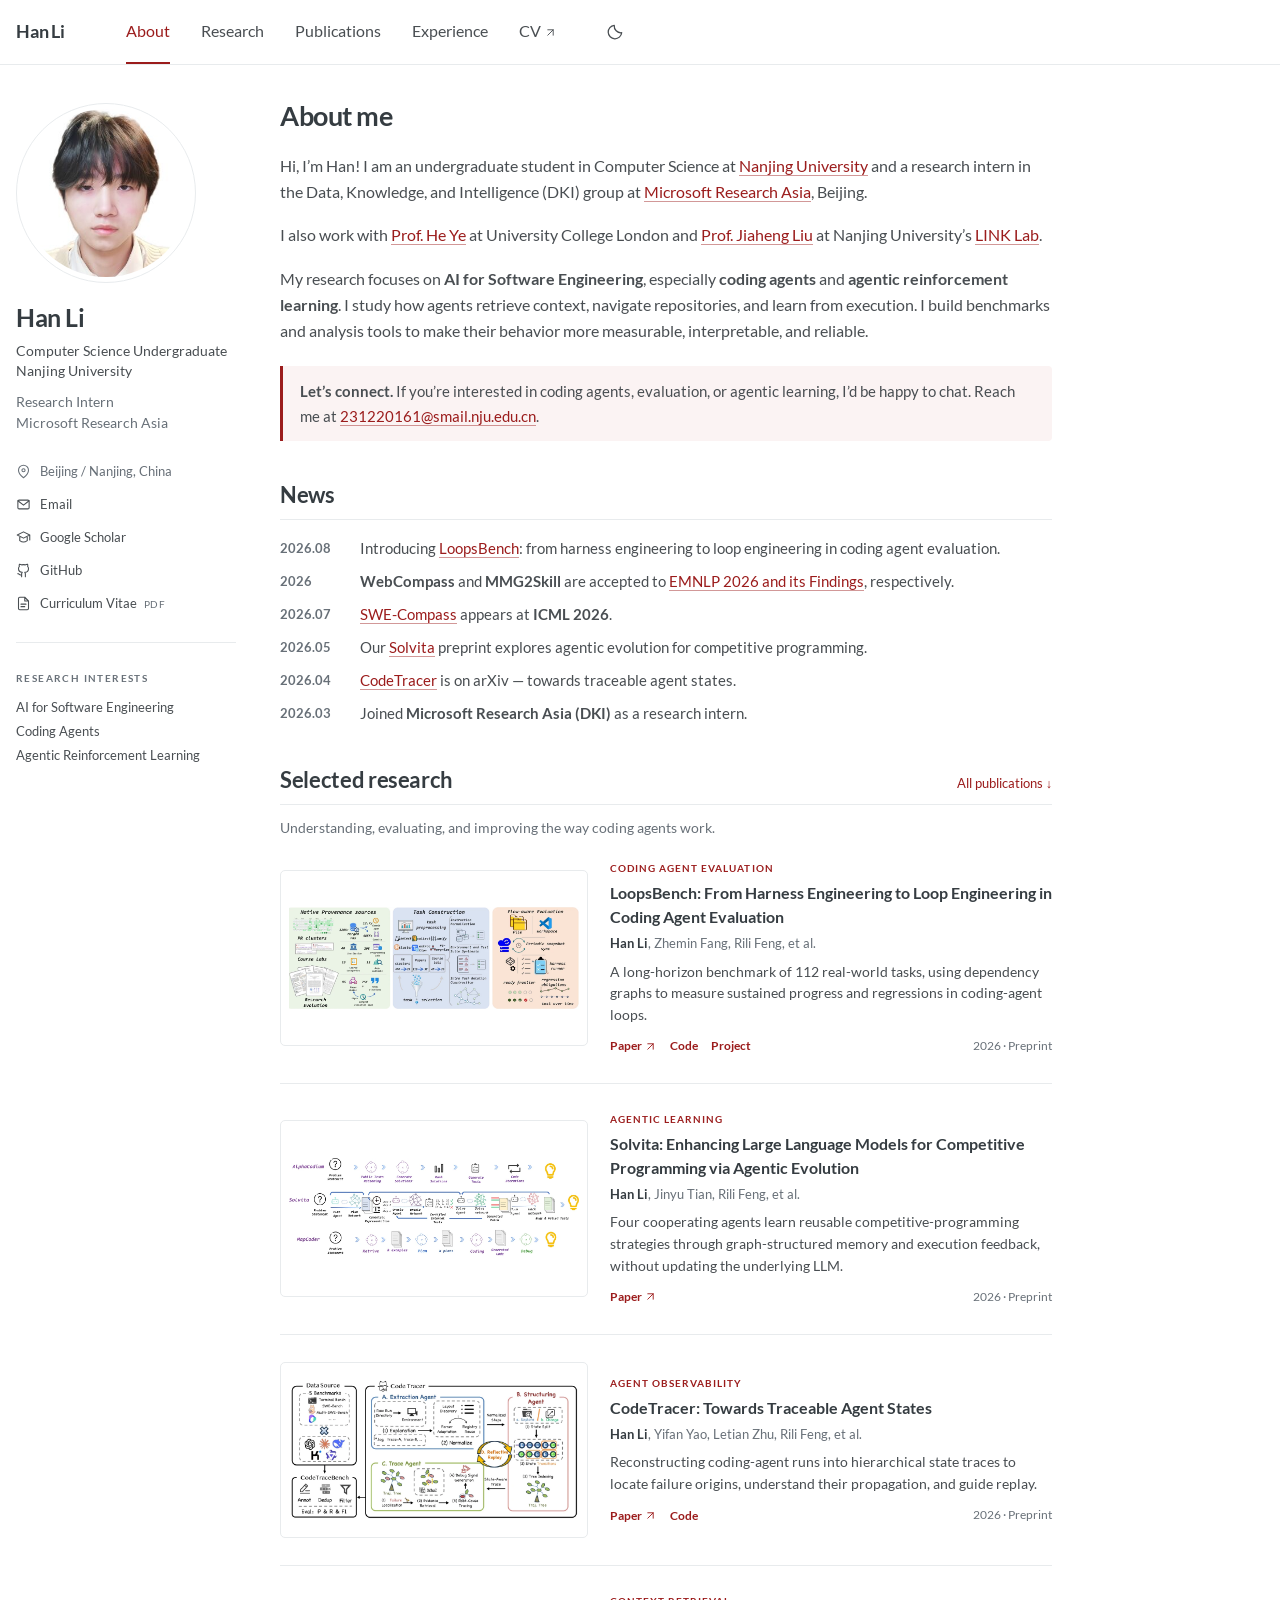
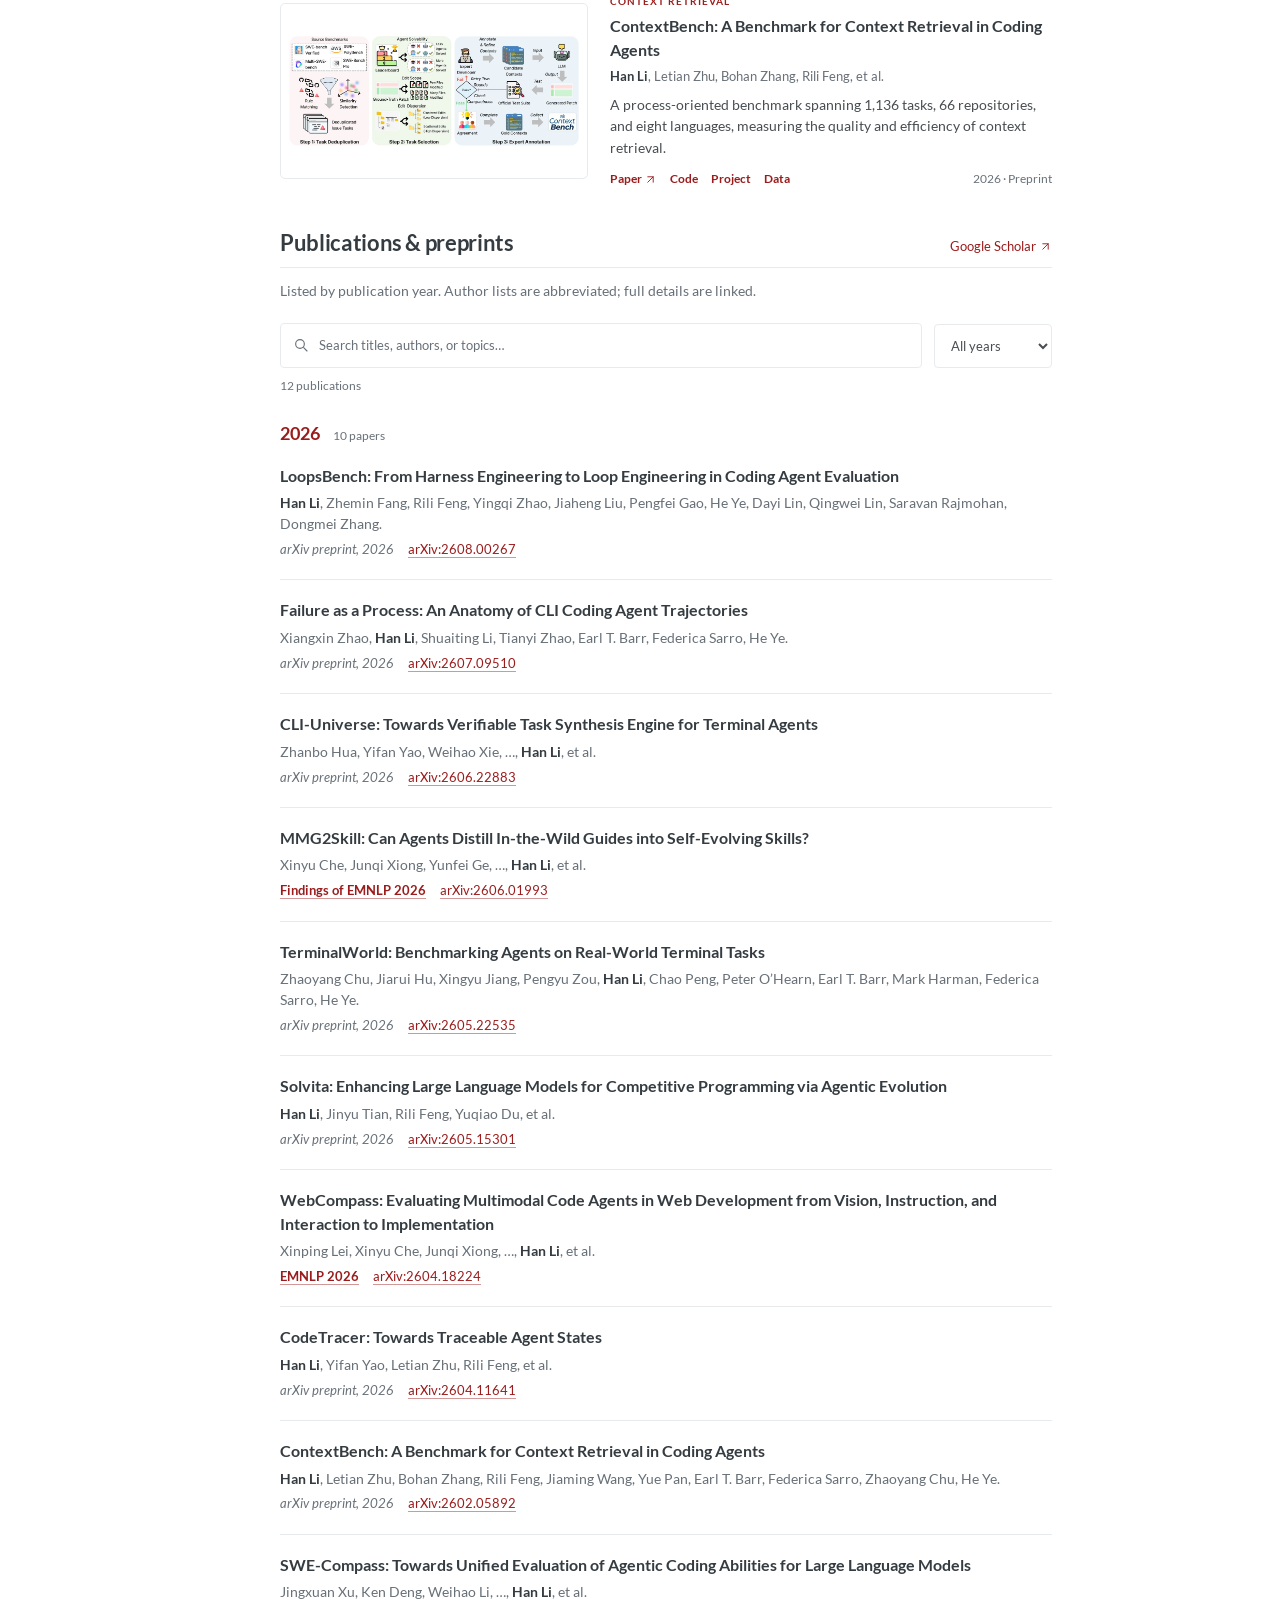
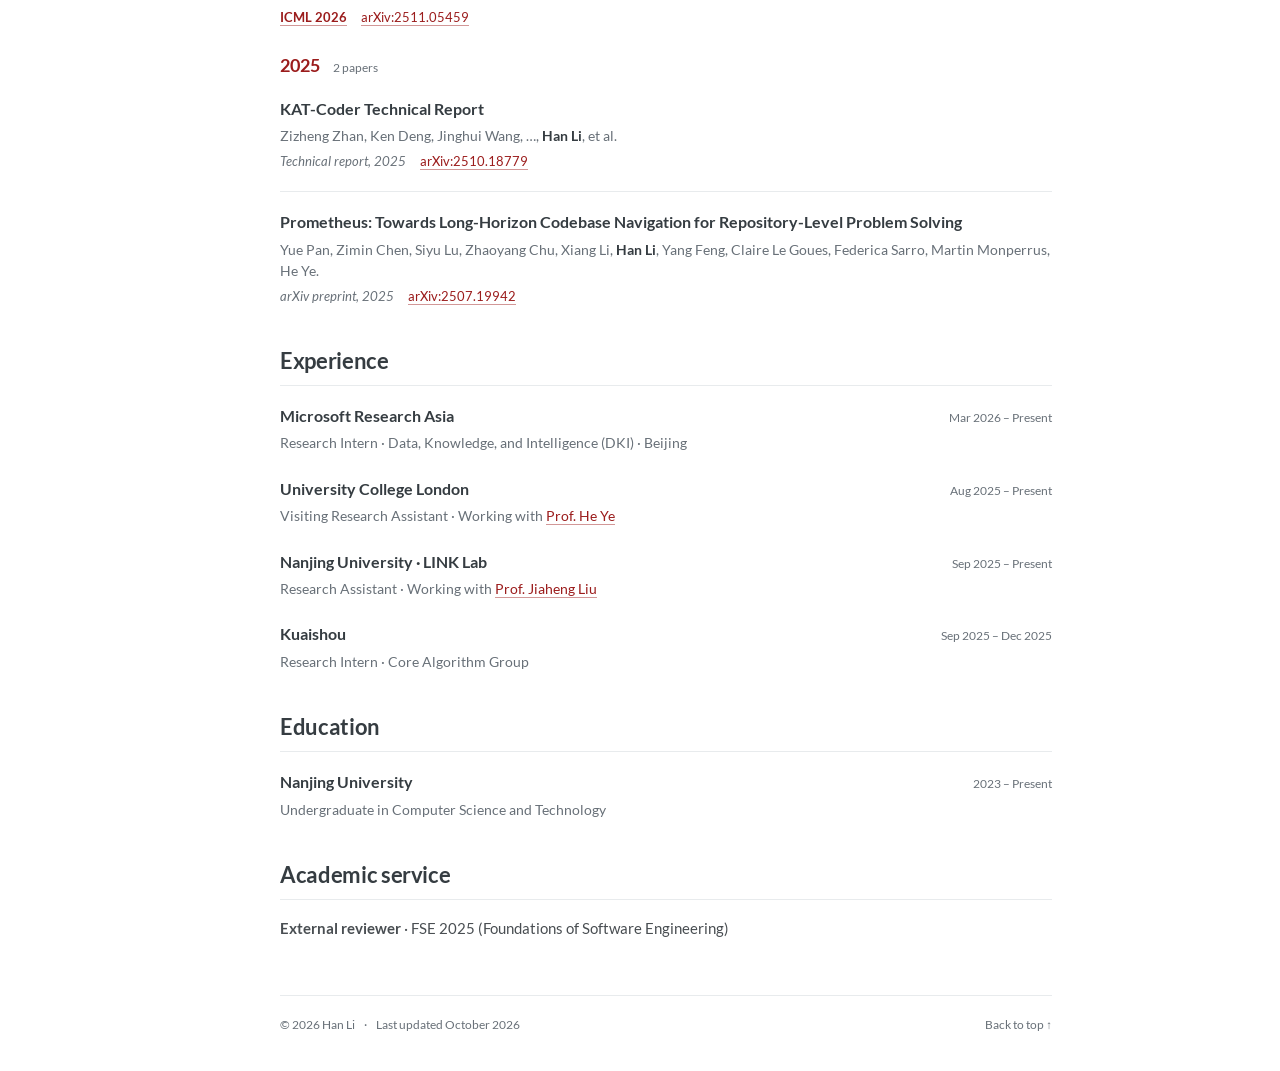
==== index.html @ 6cdfd5fe "Publish academic homepage" ====
<!doctype html>
<html lang="en" data-theme="light">
  <head>
    <meta charset="utf-8">
    <meta name="viewport" content="width=device-width, initial-scale=1">
    <meta name="color-scheme" content="light dark">
    <meta name="theme-color" content="#ffffff">
    <title>Han Li | AI for Software Engineering</title>
    <meta name="description" content="Han Li is a computer science undergraduate at Nanjing University and a research intern at Microsoft Research Asia, working on coding agents, agentic learning, and evaluation.">
    <link rel="canonical" href="https://han-li-research.github.io/">
    <link rel="icon" type="image/svg+xml" href="./images/favicon.svg">
    <link rel="preload" href="./fonts/lato-regular.woff2" as="font" type="font/woff2" crossorigin>
    <link rel="stylesheet" href="./styles.css">
    <meta property="og:type" content="profile">
    <meta property="og:title" content="Han Li | AI for Software Engineering">
    <meta property="og:description" content="Coding agents · Agentic learning · Benchmarks &amp; evaluation. Research, publications, and experience.">
    <meta property="og:url" content="https://han-li-research.github.io/">
    <meta property="og:image" content="https://han-li-research.github.io/images/avatar.jpg">
    <meta property="og:image:alt" content="Portrait of Han Li">
    <meta property="og:site_name" content="Han Li">
    <meta name="twitter:card" content="summary">
    <script>
      try {
        if (localStorage.getItem('han-li-theme') === 'dark') document.documentElement.dataset.theme = 'dark';
      } catch (_) { /* Storage is optional. */ }
    </script>
    <script type="application/ld+json">
      {
        "@context": "https://schema.org",
        "@type": "Person",
        "name": "Han Li",
        "url": "https://han-li-research.github.io/",
        "image": "https://han-li-research.github.io/images/avatar.jpg",
        "email": "mailto:231220161@smail.nju.edu.cn",
        "affiliation": [
          { "@type": "Organization", "name": "Nanjing University" },
          { "@type": "Organization", "name": "Microsoft Research Asia" },
          { "@type": "Organization", "name": "University College London" }
        ],
        "knowsAbout": ["AI for Software Engineering", "Coding Agents", "Agentic Reinforcement Learning"],
        "sameAs": ["https://scholar.google.com/citations?user=qbDL1kwAAAAJ&hl=en", "https://github.com/schwerli"]
      }
    </script>
    <script src="./script.js" defer></script>
  </head>
  <body id="top">
    <a class="skip-link" href="#main">Skip to content</a>
    <svg class="icon-definitions" xmlns="http://www.w3.org/2000/svg" aria-hidden="true">
      <defs><symbol id="icon-mail" viewBox="0 0 24 24"><rect x="3" y="5" width="18" height="14" rx="2"/><path d="m3 6 9 7 9-7"/></symbol>
        <symbol id="icon-location" viewBox="0 0 24 24"><path d="M20 10c0 6-8 12-8 12S4 16 4 10a8 8 0 1 1 16 0Z"/><circle cx="12" cy="10" r="2.5"/></symbol>
        <symbol id="icon-scholar" viewBox="0 0 24 24"><path d="m2 8 10-5 10 5-10 5L2 8Zm4 3v6c4 3 8 3 12 0v-6m4-3v8"/></symbol>
        <symbol id="icon-github" viewBox="0 0 24 24"><path d="M9 19c-4 1-4-2-6-2m12 5v-4a3.5 3.5 0 0 0-1-3c3-.3 6-1.5 6-6a5 5 0 0 0-1.4-3.5A4.5 4.5 0 0 0 18.5 2S17.3 1.6 15 3a12 12 0 0 0-6 0C6.7 1.6 5.5 2 5.5 2a4.5 4.5 0 0 0-.1 3.5A5 5 0 0 0 4 9c0 4.5 3 5.7 6 6a3.5 3.5 0 0 0-1 3v4"/></symbol>
        <symbol id="icon-file" viewBox="0 0 24 24"><path d="M14 2H6a2 2 0 0 0-2 2v16a2 2 0 0 0 2 2h12a2 2 0 0 0 2-2V8l-6-6Zm0 0v6h6M8 13h8m-8 4h6"/></symbol>
        <symbol id="icon-arrow" viewBox="0 0 24 24"><path d="M7 17 17 7M7 7h10v10"/></symbol>
        <symbol id="icon-search" viewBox="0 0 24 24"><circle cx="10.5" cy="10.5" r="6.5"/><path d="m16 16 5 5"/></symbol>
        <symbol id="icon-moon" viewBox="0 0 24 24"><path d="M20.9 13a9 9 0 0 1-9.9-9.9A9 9 0 1 0 20.9 13Z"/></symbol>
        <symbol id="icon-sun" viewBox="0 0 24 24"><circle cx="12" cy="12" r="4"/><path d="M12 2v2m0 16v2M2 12h2m16 0h2M5 5l1.5 1.5m11 11L19 19M5 19l1.5-1.5m11-11L19 5"/></symbol></defs>
    </svg>

    <header class="masthead">
      <div class="shell masthead-inner">
        <a class="site-name" href="#top">Han Li</a>
        <nav class="site-nav" id="site-nav" aria-label="Main navigation">
          <a href="#about" aria-current="location">About</a>
          <a href="#research">Research</a>
          <a href="#publications">Publications</a>
          <a href="#experience">Experience</a>
          <a href="https://schwerli.github.io/cv.pdf" target="_blank" rel="noopener noreferrer">CV <svg class="icon external-icon" aria-hidden="true"><use href="#icon-arrow"/></svg><span class="visually-hidden"> (PDF, opens in a new tab)</span></a>
        </nav>
        <div class="header-actions">
          <button class="theme-toggle icon-button" type="button" aria-label="Switch to dark theme" aria-pressed="false" hidden><svg class="icon moon-icon" aria-hidden="true"><use href="#icon-moon"/></svg><svg class="icon sun-icon" aria-hidden="true"><use href="#icon-sun"/></svg></button>
          <button class="menu-toggle icon-button" type="button" aria-label="Open navigation" aria-expanded="false" aria-controls="site-nav" hidden><span class="menu-lines" aria-hidden="true"></span></button>
        </div>
      </div>
    </header>

    <div class="shell page-layout">
      <aside class="profile" aria-label="About Han Li">
        <div class="profile-intro">
          <img class="avatar" src="./images/avatar.jpg" width="180" height="180" alt="Han Li" fetchpriority="high">
          <div class="profile-heading">
            <h1>Han Li</h1>
            <p class="profile-role">Computer Science Undergraduate<br>Nanjing University</p>
            <p class="profile-role profile-intern">Research Intern<br>Microsoft Research Asia</p>
          </div>
        </div>
        <ul class="profile-links">
          <li class="profile-location"><svg class="icon " aria-hidden="true"><use href="#icon-location"/></svg><span>Beijing / Nanjing, China</span></li>
          <li><a href="mailto:231220161@smail.nju.edu.cn"><svg class="icon " aria-hidden="true"><use href="#icon-mail"/></svg><span>Email<span class="visually-hidden"> Han Li at 231220161@smail.nju.edu.cn</span></span></a></li>
          <li><a href="https://scholar.google.com/citations?user=qbDL1kwAAAAJ&amp;hl=en" target="_blank" rel="noopener noreferrer" aria-label="Google Scholar"><svg class="icon " aria-hidden="true"><use href="#icon-scholar"/></svg><span class="contact-label-full">Google Scholar</span><span class="contact-label-short">Scholar</span></a></li>
          <li><a href="https://github.com/schwerli" target="_blank" rel="noopener noreferrer"><svg class="icon " aria-hidden="true"><use href="#icon-github"/></svg><span>GitHub</span></a></li>
          <li><a href="https://schwerli.github.io/cv.pdf" target="_blank" rel="noopener noreferrer" aria-label="CV: Curriculum Vitae (PDF, opens in a new tab)"><svg class="icon " aria-hidden="true"><use href="#icon-file"/></svg><span class="contact-label-full">Curriculum Vitae <span class="file-label">PDF</span></span><span class="contact-label-short">CV</span></a></li>
        </ul>
        <div class="profile-focus"><span class="eyebrow">Research interests</span><p>AI for Software Engineering<br>Coding Agents<br>Agentic Reinforcement Learning</p></div>
      </aside>

      <main id="main" tabindex="-1">
        <section id="about" aria-labelledby="about-title">
          <h2 class="about-title" id="about-title">About me</h2>
          <p>Hi, I’m Han! I am an undergraduate student in Computer Science at <a href="https://www.nju.edu.cn/en/" target="_blank" rel="noopener noreferrer">Nanjing University</a> and a research intern in the Data, Knowledge, and Intelligence (DKI) group at <a href="https://www.microsoft.com/en-us/research/lab/microsoft-research-asia/" target="_blank" rel="noopener noreferrer">Microsoft Research Asia</a>, Beijing.</p>
          <p>I also work with <a href="https://heye.me/" target="_blank" rel="noopener noreferrer">Prof. He Ye</a> at University College London and <a href="https://liujiaheng.github.io/" target="_blank" rel="noopener noreferrer">Prof. Jiaheng Liu</a> at Nanjing University’s <a href="https://www.nju-link.com/en/" target="_blank" rel="noopener noreferrer">LINK Lab</a>.</p>
          <p>My research focuses on <strong>AI for Software Engineering</strong>, especially <strong>coding agents</strong> and <strong>agentic reinforcement learning</strong>. I study how agents retrieve context, navigate repositories, and learn from execution. I build benchmarks and analysis tools to make their behavior more measurable, interpretable, and reliable.</p>
          <p class="connect-note"><strong>Let’s connect.</strong> If you’re interested in coding agents, evaluation, or agentic learning, I’d be happy to chat. Reach me at <a href="mailto:231220161@smail.nju.edu.cn">231220161@smail.nju.edu.cn</a>.</p>
        </section>

        <section id="news" aria-labelledby="news-title">
          <div class="section-heading"><h2 id="news-title">News</h2></div>
          <ul class="news-list">
            <li><time datetime="2026-08">2026.08</time><span>Introducing <a href="https://arxiv.org/abs/2608.00267" target="_blank" rel="noopener noreferrer">LoopsBench</a>: from harness engineering to loop engineering in coding agent evaluation.</span></li>
            <li><time datetime="2026">2026</time><span><strong>WebCompass</strong> and <strong>MMG2Skill</strong> are accepted to <a href="https://2026.emnlp.org/program/" target="_blank" rel="noopener noreferrer">EMNLP 2026 and its Findings</a>, respectively.</span></li>
            <li><time datetime="2026-07">2026.07</time><span><a href="https://icml.cc/virtual/2026/poster/64552" target="_blank" rel="noopener noreferrer">SWE-Compass</a> appears at <strong>ICML 2026</strong>.</span></li>
            <li><time datetime="2026-05">2026.05</time><span>Our <a href="https://arxiv.org/abs/2605.15301" target="_blank" rel="noopener noreferrer">Solvita</a> preprint explores agentic evolution for competitive programming.</span></li>
            <li><time datetime="2026-04">2026.04</time><span><a href="https://arxiv.org/abs/2604.11641" target="_blank" rel="noopener noreferrer">CodeTracer</a> is on arXiv — towards traceable agent states.</span></li>
            <li><time datetime="2026-03">2026.03</time><span>Joined <strong>Microsoft Research Asia (DKI)</strong> as a research intern.</span></li>
          </ul>
        </section>

        <section id="research" aria-labelledby="research-title">
          <div class="section-heading"><h2 id="research-title">Selected research</h2><a class="section-link" href="#publications">All publications <span aria-hidden="true">↓</span></a></div>
          <p class="section-intro">Understanding, evaluating, and improving the way coding agents work.</p>
          <div class="projects">
            <article class="project">
              <a class="project-figure" href="https://arxiv.org/abs/2608.00267" target="_blank" rel="noopener noreferrer" aria-label="Read the LoopsBench paper"><img class="project-image" src="./images/loopsbench.webp" width="840" height="480" alt="LoopsBench research framework overview from the paper" loading="lazy" decoding="async"></a>
              <div class="project-body">
                <span class="project-topic">Coding agent evaluation</span>
                <h3><a href="https://arxiv.org/abs/2608.00267" target="_blank" rel="noopener noreferrer">LoopsBench: From Harness Engineering to Loop Engineering in Coding Agent Evaluation</a></h3>
                <p class="project-authors"><strong>Han Li</strong>, Zhemin Fang, Rili Feng, et al.</p>
                <p class="project-description">A long-horizon benchmark of 112 real-world tasks, using dependency graphs to measure sustained progress and regressions in coding-agent loops.</p>
                <div class="project-links"><a href="https://arxiv.org/abs/2608.00267" target="_blank" rel="noopener noreferrer">Paper <svg class="icon " aria-hidden="true"><use href="#icon-arrow"/></svg></a><a href="https://github.com/microsoft/Loopsbench" target="_blank" rel="noopener noreferrer">Code</a><a href="https://loopsbench.ai/" target="_blank" rel="noopener noreferrer">Project</a><span class="project-year">2026 · Preprint</span></div>
              </div>
            </article>
            <article class="project">
              <a class="project-figure" href="https://arxiv.org/abs/2605.15301" target="_blank" rel="noopener noreferrer" aria-label="Read the Solvita paper"><img class="project-image" src="./images/solvita.webp" width="840" height="480" alt="Solvita research framework overview from the paper" loading="lazy" decoding="async"></a>
              <div class="project-body">
                <span class="project-topic">Agentic learning</span>
                <h3><a href="https://arxiv.org/abs/2605.15301" target="_blank" rel="noopener noreferrer">Solvita: Enhancing Large Language Models for Competitive Programming via Agentic Evolution</a></h3>
                <p class="project-authors"><strong>Han Li</strong>, Jinyu Tian, Rili Feng, et al.</p>
                <p class="project-description">Four cooperating agents learn reusable competitive-programming strategies through graph-structured memory and execution feedback, without updating the underlying LLM.</p>
                <div class="project-links"><a href="https://arxiv.org/abs/2605.15301" target="_blank" rel="noopener noreferrer">Paper <svg class="icon " aria-hidden="true"><use href="#icon-arrow"/></svg></a><span class="project-year">2026 · Preprint</span></div>
              </div>
            </article>
            <article class="project">
              <a class="project-figure" href="https://arxiv.org/abs/2604.11641" target="_blank" rel="noopener noreferrer" aria-label="Read the CodeTracer paper"><img class="project-image" src="./images/codetracer.webp" width="840" height="480" alt="CodeTracer research framework overview from the paper" loading="lazy" decoding="async"></a>
              <div class="project-body">
                <span class="project-topic">Agent observability</span>
                <h3><a href="https://arxiv.org/abs/2604.11641" target="_blank" rel="noopener noreferrer">CodeTracer: Towards Traceable Agent States</a></h3>
                <p class="project-authors"><strong>Han Li</strong>, Yifan Yao, Letian Zhu, Rili Feng, et al.</p>
                <p class="project-description">Reconstructing coding-agent runs into hierarchical state traces to locate failure origins, understand their propagation, and guide replay.</p>
                <div class="project-links"><a href="https://arxiv.org/abs/2604.11641" target="_blank" rel="noopener noreferrer">Paper <svg class="icon " aria-hidden="true"><use href="#icon-arrow"/></svg></a><a href="https://github.com/NJU-LINK/CodeTracer" target="_blank" rel="noopener noreferrer">Code</a><span class="project-year">2026 · Preprint</span></div>
              </div>
            </article>
            <article class="project">
              <a class="project-figure" href="https://arxiv.org/abs/2602.05892" target="_blank" rel="noopener noreferrer" aria-label="Read the ContextBench paper"><img class="project-image" src="./images/contextbench.webp" width="840" height="480" alt="ContextBench research framework overview from the paper" loading="lazy" decoding="async"></a>
              <div class="project-body">
                <span class="project-topic">Context retrieval</span>
                <h3><a href="https://arxiv.org/abs/2602.05892" target="_blank" rel="noopener noreferrer">ContextBench: A Benchmark for Context Retrieval in Coding Agents</a></h3>
                <p class="project-authors"><strong>Han Li</strong>, Letian Zhu, Bohan Zhang, Rili Feng, et al.</p>
                <p class="project-description">A process-oriented benchmark spanning 1,136 tasks, 66 repositories, and eight languages, measuring the quality and efficiency of context retrieval.</p>
                <div class="project-links"><a href="https://arxiv.org/abs/2602.05892" target="_blank" rel="noopener noreferrer">Paper <svg class="icon " aria-hidden="true"><use href="#icon-arrow"/></svg></a><a href="https://github.com/EuniAI/ContextBench" target="_blank" rel="noopener noreferrer">Code</a><a href="https://contextbench.github.io/" target="_blank" rel="noopener noreferrer">Project</a><a href="https://huggingface.co/datasets/Contextbench/ContextBench" target="_blank" rel="noopener noreferrer">Data</a><span class="project-year">2026 · Preprint</span></div>
              </div>
            </article>
          </div>
        </section>

        <section id="publications" aria-labelledby="publications-title">
          <div class="section-heading"><h2 id="publications-title">Publications &amp; preprints</h2><a class="section-link" href="https://scholar.google.com/citations?user=qbDL1kwAAAAJ&amp;hl=en" target="_blank" rel="noopener noreferrer">Google Scholar <svg class="icon " aria-hidden="true"><use href="#icon-arrow"/></svg></a></div>
          <p class="section-intro">Listed by publication year. Author lists are abbreviated; full details are linked.</p>
          <div class="publication-controls" hidden>
            <div class="search-field"><label class="visually-hidden" for="publication-search">Search publications</label><svg class="icon " aria-hidden="true"><use href="#icon-search"/></svg><input id="publication-search" type="search" placeholder="Search titles, authors, or topics…" autocomplete="off" aria-controls="publication-results"></div>
            <label class="visually-hidden" for="publication-year">Filter publications by year</label>
            <select id="publication-year" aria-controls="publication-results"><option value="all">All years</option><option value="2026">2026</option><option value="2025">2025</option></select>
          </div>
          <p class="publication-count" id="publication-count" aria-live="polite" aria-atomic="true">12 publications</p>
          <div id="publication-results">
            <div class="publication-group" data-year="2026">
              <h3 class="publication-year-heading">2026 <span>10 papers</span></h3>
              <ol class="publication-list">
                <li data-year="2026" data-topics="evaluation benchmark harness loop engineering">
                  <h4><a href="https://arxiv.org/abs/2608.00267" target="_blank" rel="noopener noreferrer">LoopsBench: From Harness Engineering to Loop Engineering in Coding Agent Evaluation</a></h4>
                  <p class="publication-authors"><strong>Han Li</strong>, Zhemin Fang, Rili Feng, Yingqi Zhao, Jiaheng Liu, Pengfei Gao, He Ye, Dayi Lin, Qingwei Lin, Saravan Rajmohan, Dongmei Zhang.</p>
                  <p class="publication-meta"><span>arXiv preprint, 2026</span><a href="https://arxiv.org/abs/2608.00267" target="_blank" rel="noopener noreferrer">arXiv:2608.00267</a></p>
                </li>
                <li data-year="2026" data-topics="failure analysis trajectory coding agent">
                  <h4><a href="https://arxiv.org/abs/2607.09510" target="_blank" rel="noopener noreferrer">Failure as a Process: An Anatomy of CLI Coding Agent Trajectories</a></h4>
                  <p class="publication-authors">Xiangxin Zhao, <strong>Han Li</strong>, Shuaiting Li, Tianyi Zhao, Earl T. Barr, Federica Sarro, He Ye.</p>
                  <p class="publication-meta"><span>arXiv preprint, 2026</span><a href="https://arxiv.org/abs/2607.09510" target="_blank" rel="noopener noreferrer">arXiv:2607.09510</a></p>
                </li>
                <li data-year="2026" data-topics="terminal agent task synthesis verification">
                  <h4><a href="https://arxiv.org/abs/2606.22883" target="_blank" rel="noopener noreferrer">CLI-Universe: Towards Verifiable Task Synthesis Engine for Terminal Agents</a></h4>
                  <p class="publication-authors">Zhanbo Hua, Yifan Yao, Weihao Xie, …, <strong>Han Li</strong>, et al.</p>
                  <p class="publication-meta"><span>arXiv preprint, 2026</span><a href="https://arxiv.org/abs/2606.22883" target="_blank" rel="noopener noreferrer">arXiv:2606.22883</a></p>
                </li>
                <li data-year="2026" data-topics="multimodal skills agent learning self evolution">
                  <h4><a href="https://arxiv.org/abs/2606.01993" target="_blank" rel="noopener noreferrer">MMG2Skill: Can Agents Distill In-the-Wild Guides into Self-Evolving Skills?</a></h4>
                  <p class="publication-authors">Xinyu Che, Junqi Xiong, Yunfei Ge, …, <strong>Han Li</strong>, et al.</p>
                  <p class="publication-meta"><a class="publication-venue" href="https://2026.emnlp.org/program/" target="_blank" rel="noopener noreferrer">Findings of EMNLP 2026</a><a href="https://arxiv.org/abs/2606.01993" target="_blank" rel="noopener noreferrer">arXiv:2606.01993</a></p>
                </li>
                <li data-year="2026" data-topics="terminal benchmark evaluation real world tasks">
                  <h4><a href="https://arxiv.org/abs/2605.22535" target="_blank" rel="noopener noreferrer">TerminalWorld: Benchmarking Agents on Real-World Terminal Tasks</a></h4>
                  <p class="publication-authors">Zhaoyang Chu, Jiarui Hu, Xingyu Jiang, Pengyu Zou, <strong>Han Li</strong>, Chao Peng, Peter O’Hearn, Earl T. Barr, Mark Harman, Federica Sarro, He Ye.</p>
                  <p class="publication-meta"><span>arXiv preprint, 2026</span><a href="https://arxiv.org/abs/2605.22535" target="_blank" rel="noopener noreferrer">arXiv:2605.22535</a></p>
                </li>
                <li data-year="2026" data-topics="competitive programming agentic evolution reinforcement learning">
                  <h4><a href="https://arxiv.org/abs/2605.15301" target="_blank" rel="noopener noreferrer">Solvita: Enhancing Large Language Models for Competitive Programming via Agentic Evolution</a></h4>
                  <p class="publication-authors"><strong>Han Li</strong>, Jinyu Tian, Rili Feng, Yuqiao Du, et al.</p>
                  <p class="publication-meta"><span>arXiv preprint, 2026</span><a href="https://arxiv.org/abs/2605.15301" target="_blank" rel="noopener noreferrer">arXiv:2605.15301</a></p>
                </li>
                <li data-year="2026" data-topics="multimodal web coding evaluation benchmark">
                  <h4><a href="https://arxiv.org/abs/2604.18224" target="_blank" rel="noopener noreferrer">WebCompass: Evaluating Multimodal Code Agents in Web Development from Vision, Instruction, and Interaction to Implementation</a></h4>
                  <p class="publication-authors">Xinping Lei, Xinyu Che, Junqi Xiong, …, <strong>Han Li</strong>, et al.</p>
                  <p class="publication-meta"><a class="publication-venue" href="https://2026.emnlp.org/program/" target="_blank" rel="noopener noreferrer">EMNLP 2026</a><a href="https://arxiv.org/abs/2604.18224" target="_blank" rel="noopener noreferrer">arXiv:2604.18224</a></p>
                </li>
                <li data-year="2026" data-topics="trace states trajectory observability analysis debugging">
                  <h4><a href="https://arxiv.org/abs/2604.11641" target="_blank" rel="noopener noreferrer">CodeTracer: Towards Traceable Agent States</a></h4>
                  <p class="publication-authors"><strong>Han Li</strong>, Yifan Yao, Letian Zhu, Rili Feng, et al.</p>
                  <p class="publication-meta"><span>arXiv preprint, 2026</span><a href="https://arxiv.org/abs/2604.11641" target="_blank" rel="noopener noreferrer">arXiv:2604.11641</a></p>
                </li>
                <li data-year="2026" data-topics="context retrieval benchmark repository evaluation">
                  <h4><a href="https://arxiv.org/abs/2602.05892" target="_blank" rel="noopener noreferrer">ContextBench: A Benchmark for Context Retrieval in Coding Agents</a></h4>
                  <p class="publication-authors"><strong>Han Li</strong>, Letian Zhu, Bohan Zhang, Rili Feng, Jiaming Wang, Yue Pan, Earl T. Barr, Federica Sarro, Zhaoyang Chu, He Ye.</p>
                  <p class="publication-meta"><span>arXiv preprint, 2026</span><a href="https://arxiv.org/abs/2602.05892" target="_blank" rel="noopener noreferrer">arXiv:2602.05892</a></p>
                </li>
                <li data-year="2026" data-topics="agentic coding abilities evaluation benchmark">
                  <h4><a href="https://arxiv.org/abs/2511.05459" target="_blank" rel="noopener noreferrer">SWE-Compass: Towards Unified Evaluation of Agentic Coding Abilities for Large Language Models</a></h4>
                  <p class="publication-authors">Jingxuan Xu, Ken Deng, Weihao Li, …, <strong>Han Li</strong>, et al.</p>
                  <p class="publication-meta"><a class="publication-venue" href="https://icml.cc/virtual/2026/poster/64552" target="_blank" rel="noopener noreferrer">ICML 2026</a><a href="https://arxiv.org/abs/2511.05459" target="_blank" rel="noopener noreferrer">arXiv:2511.05459</a></p>
                </li>
              </ol>
            </div>
            <div class="publication-group" data-year="2025">
              <h3 class="publication-year-heading">2025 <span>2 papers</span></h3>
              <ol class="publication-list">
                <li data-year="2025" data-topics="code model training agentic curriculum technical report">
                  <h4><a href="https://arxiv.org/abs/2510.18779" target="_blank" rel="noopener noreferrer">KAT-Coder Technical Report</a></h4>
                  <p class="publication-authors">Zizheng Zhan, Ken Deng, Jinghui Wang, …, <strong>Han Li</strong>, et al.</p>
                  <p class="publication-meta"><span>Technical report, 2025</span><a href="https://arxiv.org/abs/2510.18779" target="_blank" rel="noopener noreferrer">arXiv:2510.18779</a></p>
                </li>
                <li data-year="2025" data-topics="long horizon codebase navigation repository agent retrieval">
                  <h4><a href="https://arxiv.org/abs/2507.19942" target="_blank" rel="noopener noreferrer">Prometheus: Towards Long-Horizon Codebase Navigation for Repository-Level Problem Solving</a></h4>
                  <p class="publication-authors">Yue Pan, Zimin Chen, Siyu Lu, Zhaoyang Chu, Xiang Li, <strong>Han Li</strong>, Yang Feng, Claire Le Goues, Federica Sarro, Martin Monperrus, He Ye.</p>
                  <p class="publication-meta"><span>arXiv preprint, 2025</span><a href="https://arxiv.org/abs/2507.19942" target="_blank" rel="noopener noreferrer">arXiv:2507.19942</a></p>
                </li>
              </ol>
            </div>
          </div>
          <div class="no-results" hidden><p>No publications match your search.</p><button type="button" class="text-button" id="clear-filters">Clear filters</button></div>
        </section>

        <section id="experience" aria-labelledby="experience-title">
          <div class="section-heading"><h2 id="experience-title">Experience</h2></div>
          <ol class="experience-list">
            <li><div class="experience-heading"><h3>Microsoft Research Asia</h3><span class="date">Mar 2026 – Present</span></div><p>Research Intern · Data, Knowledge, and Intelligence (DKI) · Beijing</p></li>
            <li><div class="experience-heading"><h3>University College London</h3><span class="date">Aug 2025 – Present</span></div><p>Visiting Research Assistant · Working with <a href="https://heye.me/" target="_blank" rel="noopener noreferrer">Prof. He Ye</a></p></li>
            <li><div class="experience-heading"><h3>Nanjing University · LINK Lab</h3><span class="date">Sep 2025 – Present</span></div><p>Research Assistant · Working with <a href="https://liujiaheng.github.io/" target="_blank" rel="noopener noreferrer">Prof. Jiaheng Liu</a></p></li>
            <li><div class="experience-heading"><h3>Kuaishou</h3><span class="date">Sep 2025 – Dec 2025</span></div><p>Research Intern · Core Algorithm Group</p></li>
          </ol>
        </section>
        <section id="education" aria-labelledby="education-title">
          <div class="section-heading"><h2 id="education-title">Education</h2></div>
          <div class="education-item"><div class="experience-heading"><h3>Nanjing University</h3><span class="date">2023 – Present</span></div><p>Undergraduate in Computer Science and Technology</p></div>
        </section>
        <section id="service" aria-labelledby="service-title">
          <div class="section-heading"><h2 id="service-title">Academic service</h2></div>
          <p class="service-entry"><strong>External reviewer</strong> · FSE 2025 (Foundations of Software Engineering)</p>
        </section>

        <footer class="site-footer">
          <p>© <span id="year">2026</span> Han Li <span class="footer-separator" aria-hidden="true">·</span> <span>Last updated October 2026</span></p>
          <a href="#top">Back to top <span aria-hidden="true">↑</span></a>
        </footer>
      </main>
    </div>
  </body>
</html>
---- styles.css ----
@font-face {
  font-family: Lato;
  font-style: normal;
  font-weight: 400;
  font-display: swap;
  src: url("./fonts/lato-regular.woff2") format("woff2");
}
@font-face {
  font-family: Lato;
  font-style: normal;
  font-weight: 700;
  font-display: swap;
  src: url("./fonts/lato-bold.woff2") format("woff2");
}
@font-face {
  font-family: Lato;
  font-style: italic;
  font-weight: 400;
  font-display: swap;
  src: url("./fonts/lato-italic.woff2") format("woff2");
}
:root {
  color-scheme: light;
  --background: #fff;
  --text: #494e52;
  --heading: #353c41;
  --muted: #687078;
  --accent: #9b1c1c;
  --accent-hover: #701212;
  --border: #e8ebed;
  --subtle: #f8f9fa;
  --tint: #fbf3f3;
  --focus: #9b1c1c;
  --header-height: 64px;
}
:root[data-theme="dark"] {
  color-scheme: dark;
  --background: #181b1e;
  --text: #d0d5d8;
  --heading: #f0f2f3;
  --muted: #a9b2b9;
  --accent: #f3a0a0;
  --accent-hover: #ffc3c3;
  --border: #343a3f;
  --subtle: #20252a;
  --tint: #292023;
  --focus: #f3a0a0;
}
*, *::before, *::after { box-sizing: border-box; }
html { scroll-behavior: smooth; scroll-padding-top: calc(var(--header-height) + 24px); }
body { margin: 0; background: var(--background); color: var(--text); font: 16.2px/1.62 Lato, -apple-system, BlinkMacSystemFont, "Segoe UI", sans-serif; -webkit-font-smoothing: antialiased; }
[hidden] { display: none !important; }
::selection { background: var(--accent); color: var(--background); }
a { color: var(--accent); text-decoration: none; text-underline-offset: 3px; }
a:hover { color: var(--accent-hover); text-decoration: underline; }
main p a, .news-list a { text-decoration: underline; text-decoration-thickness: 1px; text-decoration-color: color-mix(in srgb, var(--accent) 45%, transparent); }
main p a:hover, .news-list a:hover { text-decoration-color: currentColor; }
button, input, select { font: inherit; }
button, a, input, select { -webkit-tap-highlight-color: transparent; }
button { cursor: pointer; }
:focus-visible { outline: 2px solid var(--focus); outline-offset: 4px; border-radius: 2px; }
main:focus { outline: none; }
img { display: block; max-width: 100%; }
h1, h2, h3, h4 { color: var(--heading); font-weight: 700; }
p { margin: 0 0 17px; }
strong { font-weight: 700; }
.shell { width: 100%; max-width: 1280px; margin-inline: auto; padding-inline: 16px; }
.icon { display: inline-block; width: 18px; height: 18px; flex: 0 0 18px; fill: none; stroke: currentColor; stroke-width: 1.7; stroke-linecap: round; stroke-linejoin: round; vertical-align: -3px; }
.icon-definitions { position: absolute; width: 0; height: 0; overflow: hidden; }
.visually-hidden { position: absolute; width: 1px; height: 1px; padding: 0; margin: -1px; overflow: hidden; clip-path: inset(50%); white-space: nowrap; border: 0; }
.skip-link { position: fixed; top: 8px; left: 16px; padding: 10px 18px; background: var(--background); border: 2px solid var(--accent); z-index: 100; transform: translateY(-160%); }
.skip-link:focus { transform: translateY(0); }

/* A quiet masthead and a two-column academic layout. */
.masthead { position: sticky; top: 0; z-index: 20; background: var(--background); border-bottom: 1px solid var(--border); }
.masthead-inner { min-height: var(--header-height); display: flex; align-items: center; gap: 36px; }
.site-name { color: var(--heading); font-size: 18px; font-weight: 700; flex-shrink: 0; margin-right: 25px; letter-spacing: -.2px; }
.site-name:hover { color: var(--accent); text-decoration: none; }
.site-nav { display: flex; align-items: center; gap: 31px; }
.site-nav a { display: inline-flex; align-items: center; gap: 3px; min-height: 44px; position: relative; color: var(--text); font-size: 15.5px; }
.site-nav a:hover, .site-nav a[aria-current="location"] { color: var(--accent); text-decoration: none; }
.site-nav a[aria-current="location"]::after { content: ""; position: absolute; height: 2px; bottom: -10px; left: 0; right: 0; background: var(--accent); }
.external-icon { width: 13px; height: 13px; flex-basis: 13px; }
.header-actions { display: flex; align-items: center; gap: 4px; }
.icon-button { width: 44px; height: 44px; display: inline-flex; align-items: center; justify-content: center; border: 0; border-radius: 50%; background: transparent; color: var(--text); }
.icon-button:hover { background: var(--subtle); color: var(--accent); }
.icon-button .icon { width: 20px; height: 20px; }
.menu-toggle { display: none; }
.sun-icon, [data-theme="dark"] .moon-icon { display: none; }
[data-theme="dark"] .sun-icon { display: block; }
.page-layout { display: grid; grid-template-columns: 220px minmax(0, 772px); gap: 44px; align-items: start; padding-top: 38px; padding-bottom: 36px; }

/* The profile works without JavaScript or third-party font services. */
.profile { position: sticky; top: calc(var(--header-height) + 34px); min-width: 0; }
.avatar { width: 180px; height: 180px; border-radius: 50%; padding: 5px; border: 1px solid var(--border); object-fit: cover; object-position: center 28%; background: #fff; }
.profile h1 { margin: 18px 0 7px; font-size: 25px; line-height: 1.3; letter-spacing: -.4px; }
.profile-role { margin-bottom: 10px; font-size: 13.5px; line-height: 1.55; }
.profile-intern { color: var(--muted); }
.profile-links { padding: 0; margin: 21px 0 0; list-style: none; font-size: 13px; }
.profile-links li { display: flex; align-items: center; gap: 9px; min-height: 33px; }
.profile-links a { display: flex; align-items: center; gap: 9px; min-height: 33px; color: var(--text); }
.profile-links a:hover { color: var(--accent); }
.profile-links .icon { width: 15px; height: 15px; flex-basis: 15px; }
.profile-location { color: var(--muted); }
.contact-label-short { display: none; }
.file-label { font-size: 10px; color: var(--muted); margin-left: 4px; letter-spacing: .3px; }
.profile-focus { padding-top: 20px; margin-top: 22px; border-top: 1px solid var(--border); }
.eyebrow { font-size: 10px; font-weight: 700; letter-spacing: 1.4px; text-transform: uppercase; color: var(--muted); }
.profile-focus p { margin: 7px 0 0; font-size: 12.5px; line-height: 1.9; }

/* Content sections. */
main { min-width: 0; }
section { margin-bottom: 39px; scroll-margin-top: calc(var(--header-height) + 20px); }
.about-title { margin: -6px 0 18px; font-size: 27px; line-height: 1.4; letter-spacing: -.5px; }
.connect-note { margin: 22px 0 0; padding: 13px 17px; border-left: 3px solid var(--accent); border-radius: 0 4px 4px 0; background: var(--tint); font-size: 14.8px; line-height: 1.65; }
.connect-note a { overflow-wrap: anywhere; }
.section-heading { display: flex; align-items: baseline; justify-content: space-between; gap: 12px; padding-bottom: 8px; margin-bottom: 17px; border-bottom: 1px solid var(--border); }
.section-heading h2 { margin: 0; font-size: 22px; line-height: 1.4; letter-spacing: -.35px; }
.section-link { flex-shrink: 0; font-size: 12.5px; font-weight: 400; }
.section-link .icon { width: 13px; height: 13px; vertical-align: -2px; }
.section-intro { margin-top: -5px; margin-bottom: 21px; color: var(--muted); font-size: 14px; }
.news-list { list-style: none; margin: 0; padding: 0; font-size: 14.8px; }
.news-list li { display: grid; grid-template-columns: 68px minmax(0, 1fr); gap: 12px; margin-bottom: 9px; }
.news-list time { font-size: 12.5px; font-weight: 700; color: var(--muted); line-height: 1.92; font-variant-numeric: tabular-nums; }

/* Real research figures with compact paper / code / project links. */
.project { display: grid; grid-template-columns: minmax(0, .82fr) minmax(0, 1.18fr); gap: 22px; margin-bottom: 27px; padding-bottom: 27px; border-bottom: 1px solid var(--border); align-items: center; }
.project:last-child { margin-bottom: 0; padding-bottom: 0; border-bottom: 0; }
.project-figure { display: block; overflow: hidden; background: #fff; border: 1px solid var(--border); border-radius: 5px; }
.project-figure:hover { border-color: var(--accent); }
.project-image { width: 100%; height: auto; aspect-ratio: 7 / 4; object-fit: contain; padding: 8px; transition: transform 180ms ease; }
.project-figure:hover .project-image { transform: scale(1.02); }
.project-topic { display: block; margin-bottom: 5px; font-size: 10px; letter-spacing: 1.05px; text-transform: uppercase; color: var(--accent); font-weight: 700; }
.project h3 { font-size: 16.2px; line-height: 1.45; margin: 0 0 6px; }
.project h3 a { color: var(--heading); }
.project h3 a:hover { color: var(--accent); }
.project-authors { font-size: 12.5px; margin-bottom: 7px; color: var(--muted); }
.project-authors strong, .publication-authors strong { color: var(--heading); }
.project-description { font-size: 13.5px; line-height: 1.6; margin-bottom: 10px; }
.project-links { display: flex; flex-wrap: wrap; align-items: center; gap: 7px 13px; font-size: 12px; }
.project-links a { display: inline-flex; align-items: center; gap: 2px; font-weight: 700; }
.project-links .icon { width: 13px; height: 13px; flex-basis: 13px; }
.project-year { margin-left: auto; color: var(--muted); font-size: 11.5px; }

/* All publications are in the HTML. Search is a progressive enhancement. */
.publication-controls { display: flex; align-items: center; gap: 12px; margin: 20px 0 8px; }
.search-field { flex: 1; min-width: 0; position: relative; }
.search-field .icon { position: absolute; left: 13px; top: 14px; width: 16px; height: 16px; color: var(--muted); pointer-events: none; }
#publication-search, #publication-year { min-height: 44px; color: var(--text); background: var(--background); border: 1px solid var(--border); border-radius: 4px; font-size: 13px; }
#publication-search { width: 100%; padding: 11px 12px 11px 38px; }
#publication-search::placeholder { color: var(--muted); opacity: 1; }
#publication-year { width: 118px; padding: 9px 12px; }
.publication-count { margin: 8px 0 20px; font-size: 12px; color: var(--muted); }
.publication-year-heading { display: flex; align-items: baseline; gap: 13px; margin: 23px 0 17px; font-size: 18px; color: var(--accent); }
.publication-year-heading span { color: var(--muted); font-size: 11.5px; font-weight: 400; }
.publication-list { list-style: none; padding: 0; margin: 0; }
.publication-list > li { margin: 0 0 19px; padding: 0 0 19px; border-bottom: 1px solid var(--border); }
.publication-list > li:last-child { border-bottom: 0; padding-bottom: 0; }
.publication-list h4 { margin: 0 0 5px; font-size: 15.7px; line-height: 1.5; }
.publication-list h4 a { color: var(--heading); }
.publication-list h4 a:hover { color: var(--accent); }
.publication-authors { margin: 0 0 5px; color: var(--muted); font-size: 13.5px; line-height: 1.55; }
.publication-meta { display: flex; flex-wrap: wrap; column-gap: 14px; row-gap: 3px; margin: 0; font-size: 12.5px; }
.publication-meta > span { font-style: italic; color: var(--muted); }
.publication-venue { font-weight: 700; }
.no-results { padding: 30px 12px; text-align: center; background: var(--subtle); border-radius: 4px; }
.no-results p { margin: 0 0 8px; }
.text-button { background: none; border: 0; color: var(--accent); padding: 8px 12px; text-decoration: underline; text-underline-offset: 3px; }

.experience-list { list-style: none; padding: 0; margin: 0; }
.experience-list li { margin-bottom: 21px; }
.experience-list li:last-child { margin-bottom: 0; }
.experience-heading { display: flex; flex-wrap: wrap; align-items: baseline; justify-content: space-between; gap: 3px 14px; }
.experience-heading h3 { margin: 0; font-size: 15.8px; }
.date { color: var(--muted); font-size: 12px; white-space: nowrap; font-variant-numeric: tabular-nums; }
.experience-list p, .education-item p { margin: 4px 0 0; font-size: 13.8px; color: var(--muted); }
.service-entry { font-size: 14.5px; }
.site-footer { border-top: 1px solid var(--border); margin-top: 55px; padding-top: 20px; display: flex; justify-content: space-between; flex-wrap: wrap; gap: 8px 16px; color: var(--muted); font-size: 11.5px; }
.site-footer p { margin: 0; }
.site-footer a { color: var(--muted); }
.site-footer a:hover { color: var(--accent); }
.footer-separator { padding-inline: 7px; }

@media (min-width: 925px) and (max-width: 1150px) {
  .page-layout { grid-template-columns: 200px minmax(0, 1fr); gap: 32px; }
  .shell { padding-inline: 28px; }
  .project { gap: 18px; }
}
@media (max-width: 924px) {
  .shell { max-width: 800px; padding-inline: 28px; }
  .masthead-inner { gap: 22px; }
  .site-name { margin-right: 0; }
  .site-nav { gap: 21px; }
  .header-actions { margin-left: auto; }
  .page-layout { display: block; padding-top: 29px; }
  .profile { position: static; margin-bottom: 32px; padding-bottom: 25px; border-bottom: 1px solid var(--border); }
  .profile-intro { display: flex; align-items: center; gap: 21px; }
  .avatar { width: 112px; height: 112px; flex-shrink: 0; padding: 3px; }
  .profile h1 { margin: 0 0 6px; font-size: 25px; }
  .profile-role { font-size: 12.5px; margin-bottom: 0; }
  .profile-intern { margin-top: 5px; }
  .profile-links { display: flex; flex-wrap: wrap; gap: 0 20px; margin-top: 15px; }
  .profile-links li, .profile-links a { min-height: 40px; }
  .profile-location, .profile-focus { display: none !important; }
  .about-title { font-size: 25px; }
}
@media (max-width: 680px) {
  :root { --header-height: 58px; }
  body { font-size: 15.5px; }
  .shell { padding-inline: 22px; }
  .masthead-inner { position: relative; flex-wrap: wrap; gap: 0; }
  .site-name { min-height: 58px; display: inline-flex; align-items: center; font-size: 18px; }
  .header-actions { margin-left: auto; }
  .site-nav { order: 3; width: 100%; gap: 0 20px; flex-wrap: wrap; padding: 6px 0 12px; }
  .site-nav a { font-size: 14px; }
  .site-nav a[aria-current="location"]::after { bottom: 3px; }
  .navigation-ready .site-nav:not(.is-open) { display: none; }
  .navigation-ready .menu-toggle { display: inline-flex; }
  .menu-lines, .menu-lines::before, .menu-lines::after { position: absolute; display: block; width: 18px; height: 1.5px; background: currentColor; content: ""; transition: transform 150ms ease; }
  .menu-lines::before { transform: translateY(-6px); }
  .menu-lines::after { transform: translateY(6px); }
  .menu-toggle[aria-expanded="true"] .menu-lines { background: transparent; }
  .menu-toggle[aria-expanded="true"] .menu-lines::before { transform: rotate(45deg); }
  .menu-toggle[aria-expanded="true"] .menu-lines::after { transform: rotate(-45deg); }
  .page-layout { padding-top: 24px; }
  .profile { margin-bottom: 27px; padding-bottom: 18px; }
  .profile-intro { gap: 17px; }
  .avatar { width: 100px; height: 100px; }
  .profile h1 { font-size: 24px; }
  .profile-role { font-size: 12px; line-height: 1.6; }
  .profile-links { column-gap: 17px; margin-top: 11px; font-size: 12px; }
  .profile-links a { min-height: 44px; gap: 6px; }
  .profile-links .icon { width: 14px; height: 14px; flex-basis: 14px; }
  .profile-links .file-label { display: none; }
  .profile-links .contact-label-full { display: none; }
  .profile-links .contact-label-short { display: inline; }
  .about-title { font-size: 24px; margin-bottom: 14px; }
  p { margin-bottom: 16px; }
  .connect-note { padding: 12px 14px; font-size: 14px; }
  section { margin-bottom: 32px; }
  .section-heading { gap: 8px; }
  .section-heading h2 { font-size: 20px; }
  .section-link { font-size: 11.5px; }
  .section-intro { font-size: 13.5px; }
  .news-list { font-size: 14px; }
  .news-list li { grid-template-columns: 57px minmax(0, 1fr); gap: 9px; margin-bottom: 11px; }
  .news-list time { font-size: 11.5px; }
  .project { grid-template-columns: 1fr; gap: 15px; margin-bottom: 25px; padding-bottom: 25px; }
  .project-figure { max-width: 100%; }
  .project-image { max-height: 230px; padding: 9px; }
  .project h3 { font-size: 16px; }
  .project-authors { font-size: 12.5px; }
  .project-description { font-size: 14px; margin-bottom: 3px; }
  .project-links { column-gap: 19px; font-size: 13px; }
  .project-links a { min-height: 44px; }
  .publication-controls { gap: 8px; }
  #publication-search { font-size: 12px; padding-left: 32px; }
  .search-field .icon { left: 10px; width: 14px; }
  #publication-year { width: 96px; font-size: 12px; padding-inline: 7px; }
  .publication-list h4 { font-size: 15px; }
  .publication-authors { font-size: 13px; }
  .publication-meta { font-size: 12px; gap: 2px 10px; }
  .publication-meta a { display: inline-flex; min-height: 28px; align-items: center; }
  .publication-meta > span { display: inline-flex; align-items: center; }
  .experience-heading { display: block; }
  .experience-heading h3 { margin-bottom: 3px; }
  .experience-list p, .education-item p { font-size: 13.5px; }
  .site-footer { margin-top: 40px; padding-top: 18px; font-size: 11px; }
  .site-footer > a { min-height: 36px; display: inline-flex; align-items: center; }
}
@media (max-width: 370px) {
  .shell { padding-inline: 17px; }
  .profile-intro { gap: 14px; }
  .avatar { width: 84px; height: 84px; }
  .profile h1 { font-size: 23px; }
  .profile-role { font-size: 11.5px; }
  .profile-links { column-gap: 13px; }
  .section-heading { flex-wrap: wrap; }
  .section-link { margin-top: -2px; }
  .publication-controls { flex-wrap: wrap; }
  .search-field { flex-basis: 100%; }
  #publication-year { width: 100%; }
}
@media (prefers-reduced-motion: reduce) {
  html { scroll-behavior: auto; }
  *, *::before, *::after { transition: none !important; animation: none !important; }
}
@media print {
  :root, :root[data-theme="dark"] { --background: #fff; --text: #333; --heading: #111; --muted: #555; --accent: #721919; --border: #ddd; --tint: #fff; }
  body { font-size: 10pt; }
  .masthead, .skip-link, .publication-controls, .publication-count, .project-figure, .section-link, .site-footer > a { display: none !important; }
  .shell { max-width: none; padding: 0; }
  .page-layout { display: block; padding: 0; }
  .profile { position: static; display: flex; align-items: center; justify-content: space-between; padding-bottom: 15px; margin-bottom: 22px; border-bottom: 1px solid #ddd; }
  .profile-intro { display: flex; align-items: center; gap: 18px; }
  .avatar { width: 80px; height: 80px; }
  .profile h1 { margin: 0 0 5px; }
  .profile-focus, .profile-location { display: none !important; }
  .profile-links { margin: 0; font-size: 9pt; }
  .profile-links li, .profile-links a { min-height: 23px; }
  .profile-role { font-size: 9pt; }
  section { margin-bottom: 25px; }
  .section-heading h2 { font-size: 16pt; }
  .project { display: block; margin-bottom: 15px; padding-bottom: 15px; }
  .project, .publication-list > li, .experience-list li { break-inside: avoid; }
  .publication-group[hidden], .publication-list > li[hidden] { display: block !important; }
  .site-footer { margin-top: 25px; }
}
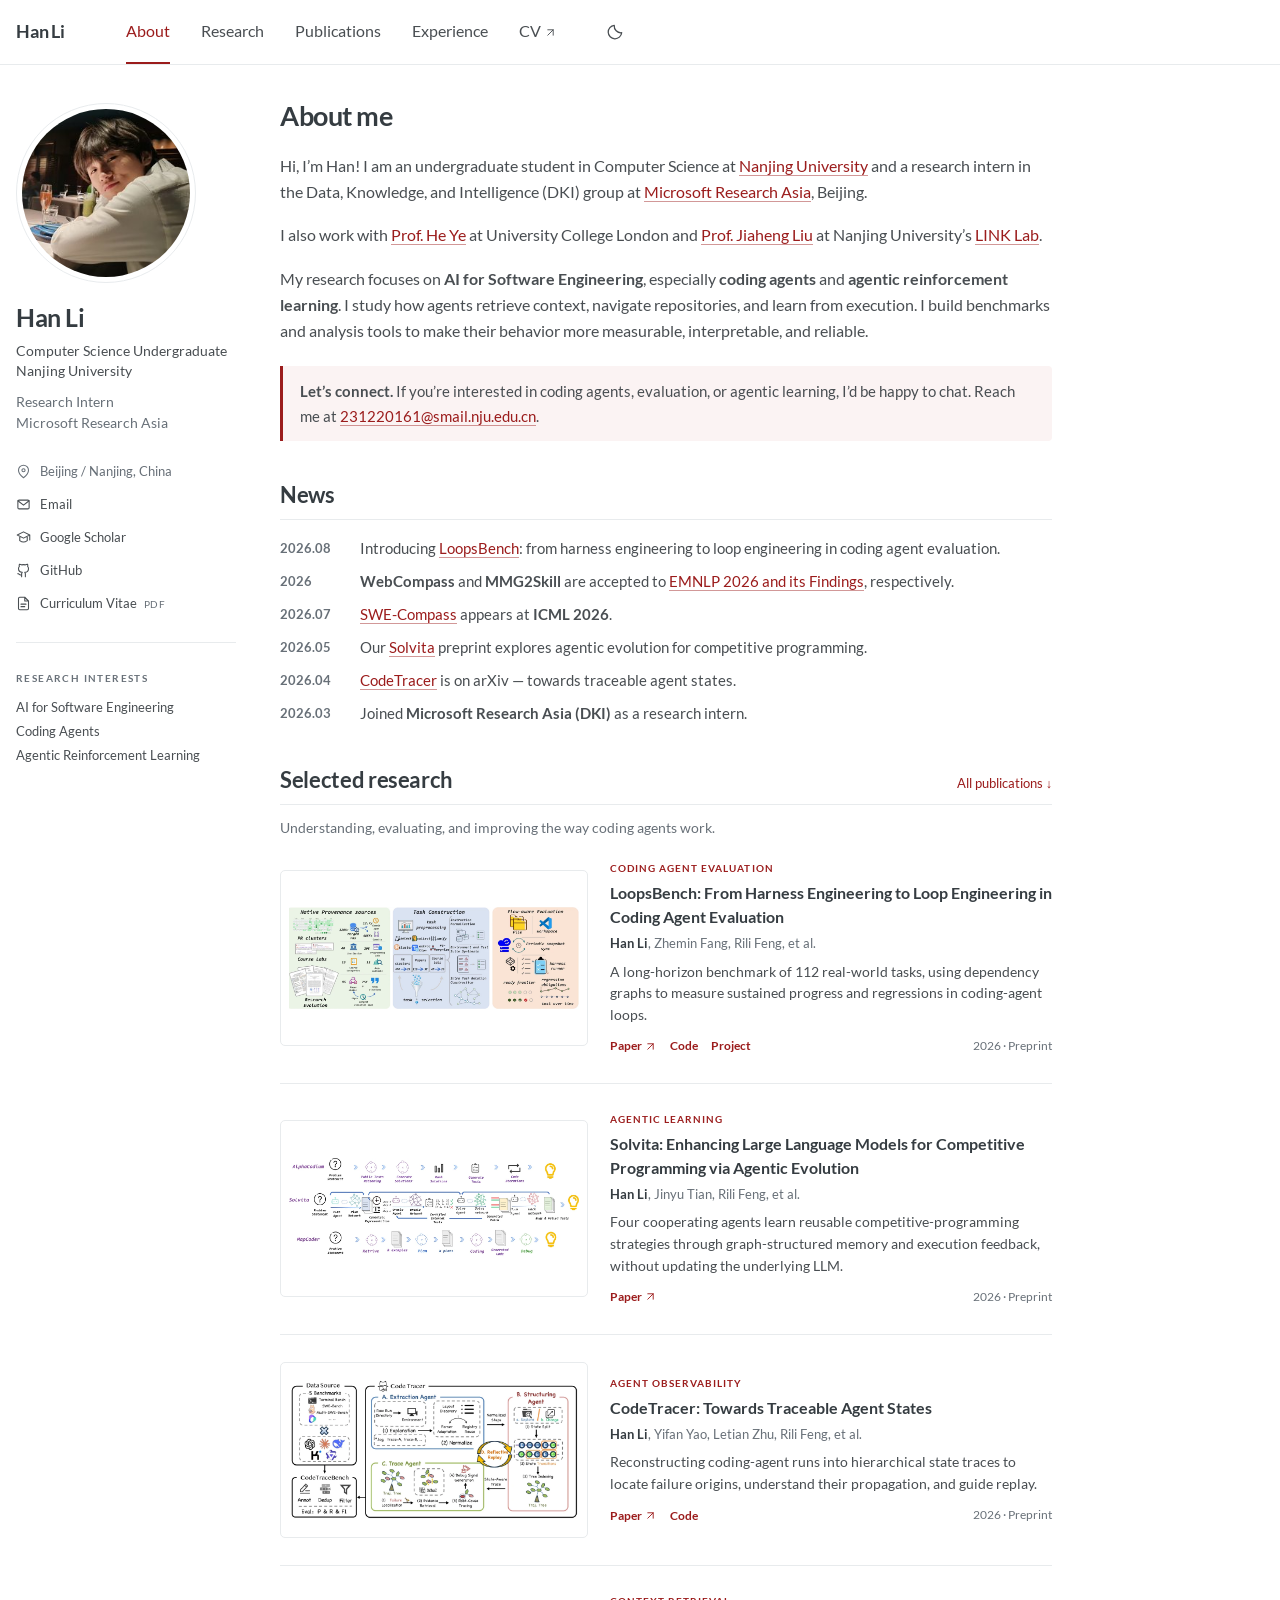
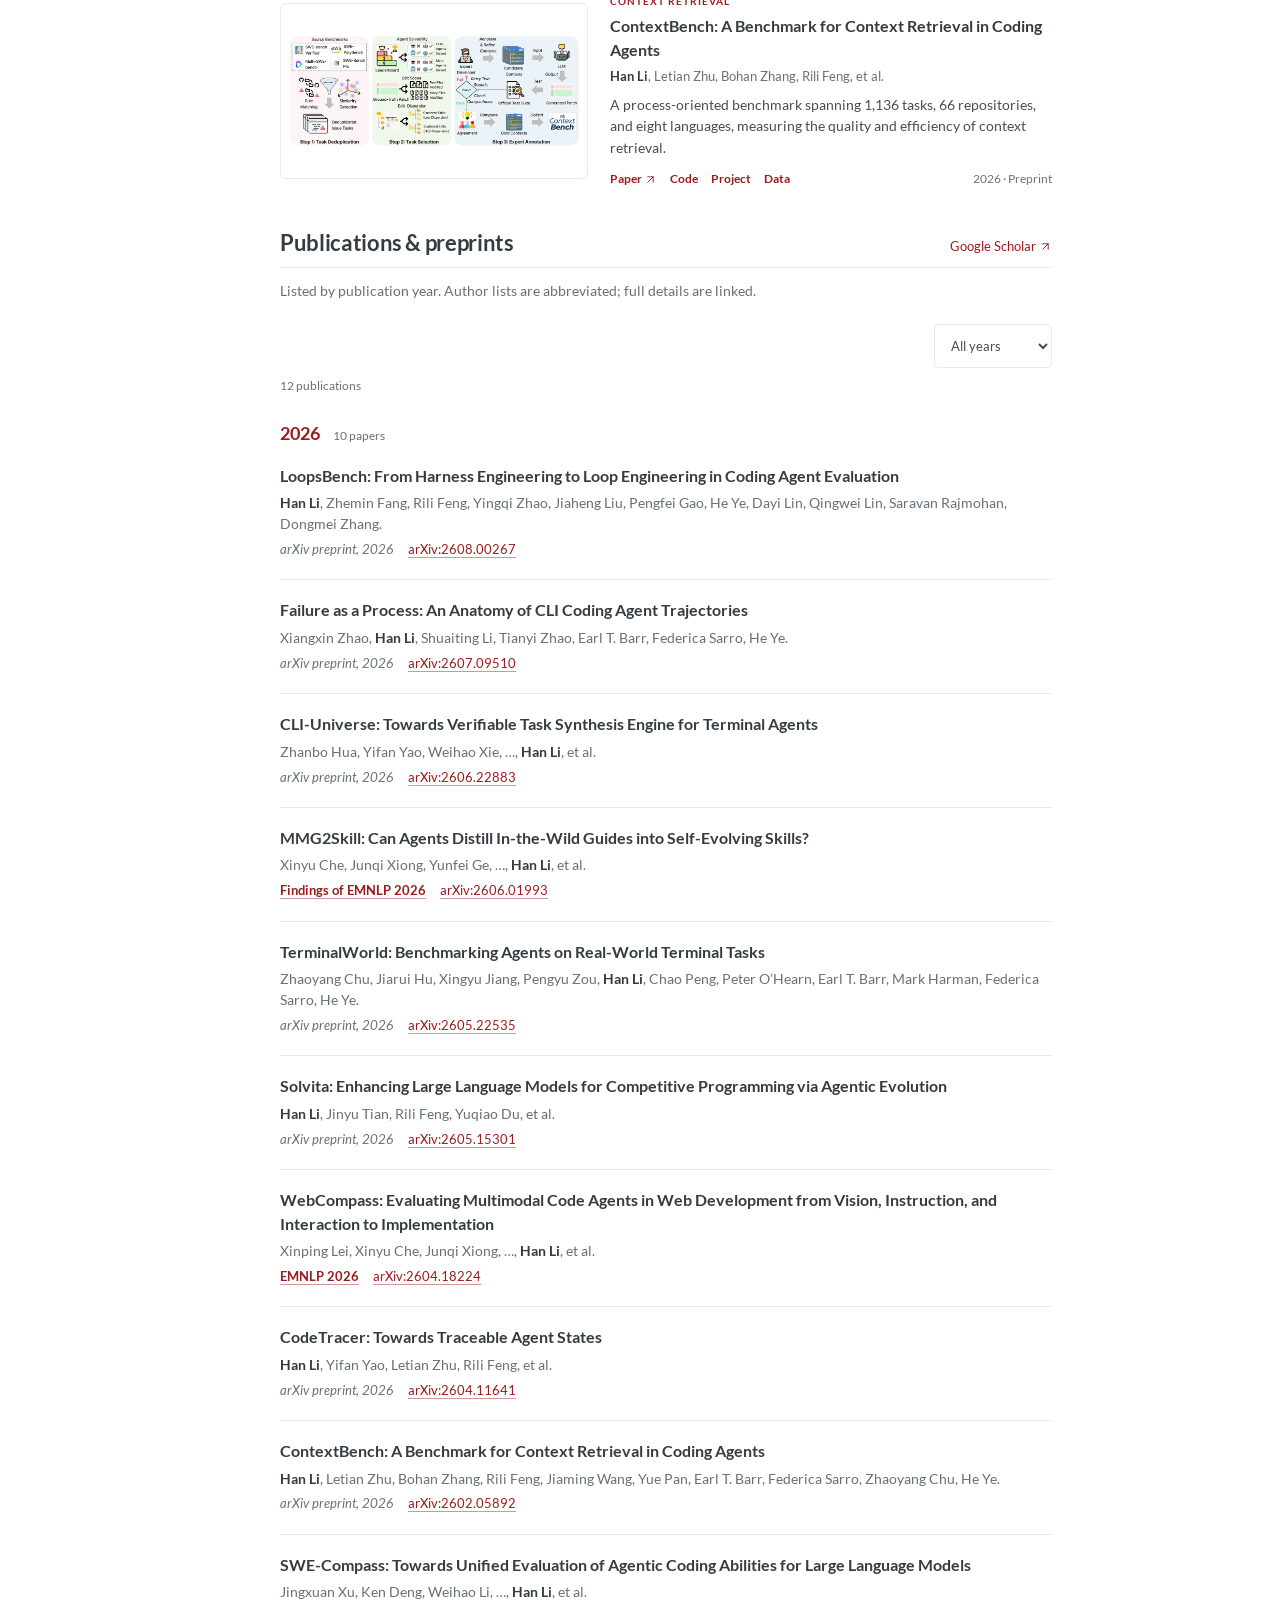
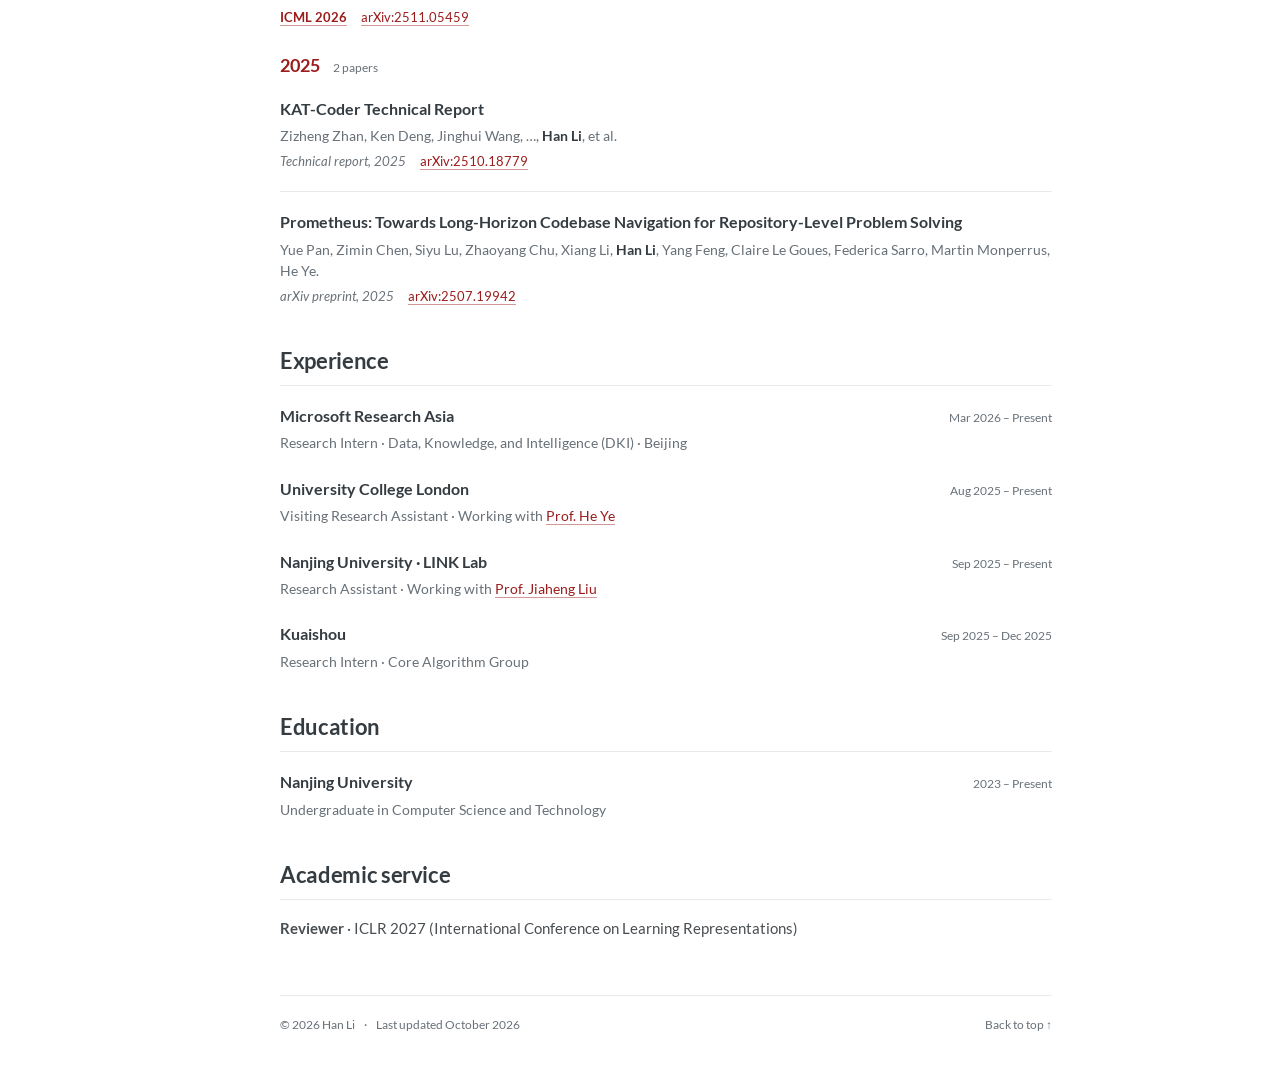
==== commit ae52be5f: "Publish academic homepage" ====
--- a/index.html
+++ b/index.html
@@ -15,7 +15,7 @@
     <meta property="og:title" content="Han Li | AI for Software Engineering">
     <meta property="og:description" content="Coding agents · Agentic learning · Benchmarks &amp; evaluation. Research, publications, and experience.">
     <meta property="og:url" content="https://han-li-research.github.io/">
-    <meta property="og:image" content="https://han-li-research.github.io/images/avatar.jpg">
+    <meta property="og:image" content="https://han-li-research.github.io/images/avatar.jpg?v=scholar-8">
     <meta property="og:image:alt" content="Portrait of Han Li">
     <meta property="og:site_name" content="Han Li">
     <meta name="twitter:card" content="summary">
@@ -30,7 +30,7 @@
         "@type": "Person",
         "name": "Han Li",
         "url": "https://han-li-research.github.io/",
-        "image": "https://han-li-research.github.io/images/avatar.jpg",
+        "image": "https://han-li-research.github.io/images/avatar.jpg?v=scholar-8",
         "email": "mailto:231220161@smail.nju.edu.cn",
         "affiliation": [
           { "@type": "Organization", "name": "Nanjing University" },
@@ -77,7 +77,7 @@
     <div class="shell page-layout">
       <aside class="profile" aria-label="About Han Li">
         <div class="profile-intro">
-          <img class="avatar" src="./images/avatar.jpg" width="180" height="180" alt="Han Li" fetchpriority="high">
+          <img class="avatar" src="./images/avatar.jpg?v=scholar-8" width="180" height="180" alt="Han Li" fetchpriority="high">
           <div class="profile-heading">
             <h1>Han Li</h1>
             <p class="profile-role">Computer Science Undergraduate<br>Nanjing University</p>
@@ -261,7 +261,7 @@
         </section>
         <section id="service" aria-labelledby="service-title">
           <div class="section-heading"><h2 id="service-title">Academic service</h2></div>
-          <p class="service-entry"><strong>External reviewer</strong> · FSE 2025 (Foundations of Software Engineering)</p>
+          <p class="service-entry"><strong>Reviewer</strong> · ICLR 2027 (International Conference on Learning Representations)</p>
         </section>
 
         <footer class="site-footer">
